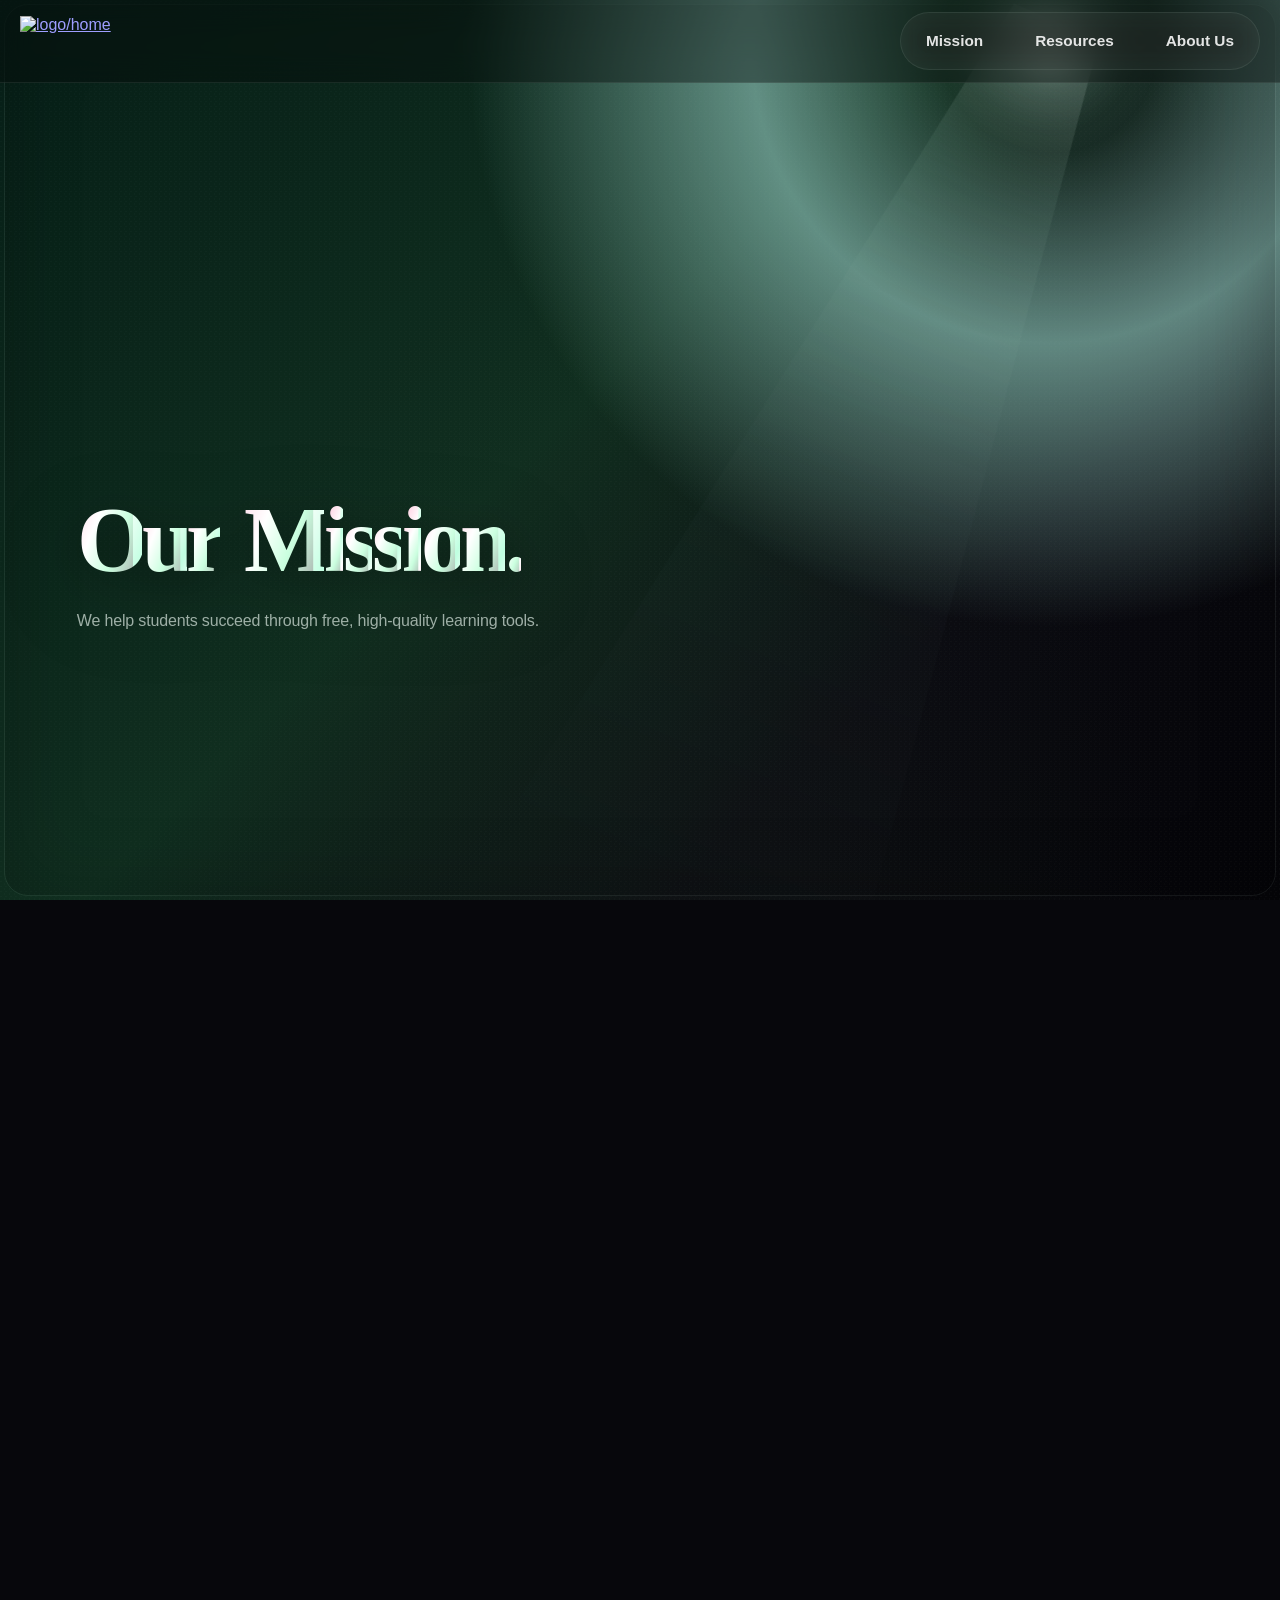
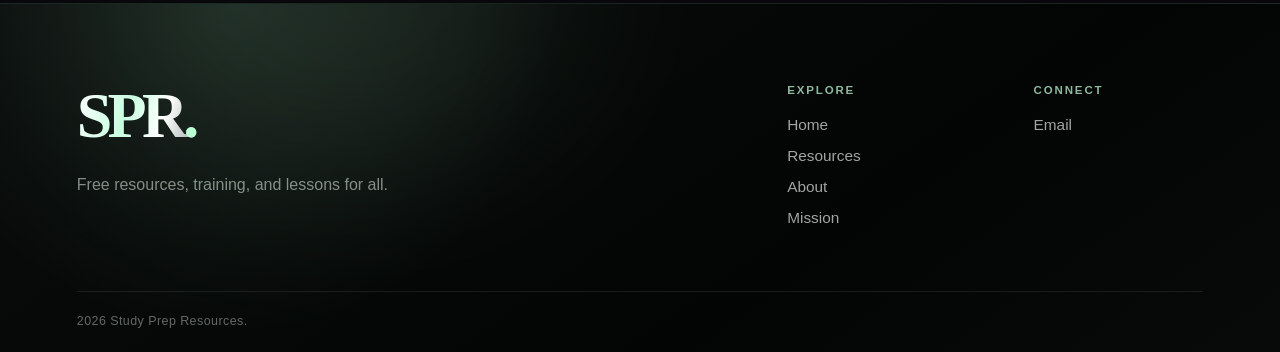
==== mission.html @ c0058cac "Update mission.html" ====
<!DOCTYPE html>
<html lang="en">
  <head>
    <meta charset="UTF-8" />
    <meta name="viewport" content="width=device-width, initial-scale=1.0" />
    <title>Our Mission | StudyPrep Resources</title>
    <link rel="stylesheet" href="mission.css" />
  </head>

  <body class="spotlight-page">
    <!-- NAVBAR -->
    <nav class="navbar">
      <div class="nav-left">
        <a href="index.html">
          <img src="images/realLOGO.png" alt="logo/home" class="logo" />
        </a>
      </div>
      <div class="nav-right">
        <a href="mission.html" class="nav-btn">Mission</a>
        <a href="resources.html" class="nav-btn">Resources</a>
        <a href="meettheteam.html" class="nav-btn">About Us</a>
      </div>
    </nav>
    <div class="spotlight-background" aria-hidden="true">
      <div class="spotlight-beam"></div>
      <div class="spotlight-glow"></div>
      <div class="spotlight-grain"></div>
    </div>
    <!-- TEXT-MAIN -->
    <section class="mission-section">
      <div class="mission-left">
        <h1 class="mission-title" aria-label="Our Mission.">
          <span style="--i: 0">O</span>
          <span style="--i: 1">u</span>
          <span style="--i: 2">r</span>

          <span class="mission-space" style="--i: 3">&nbsp;</span>

          <span style="--i: 4">M</span>
          <span style="--i: 5">i</span>
          <span style="--i: 6">s</span>
          <span style="--i: 7">s</span>
          <span style="--i: 8">i</span>
          <span style="--i: 9">o</span>
          <span style="--i: 10">n</span>
          <span style="--i: 11">.</span>
        </h1>
        <p class="mission-sub">
          We help students succeed through free, high‑quality learning tools.
        </p>
      </div>

      <div class="mission-right">
        <div class="fact-box">
          <h2>What is the SHSAT?</h2>
          <p>
            The <strong>Specialized High School Admissions Test (SHSAT)</strong>
            is an entrance exam used for admission into eight of New York City's
            specialized high schools. It tests students in English Language Arts
            and Math.
          </p>
        </div>

        <div class="fact-box">
          <h2>What is the SAT?</h2>
          <p>
            The <strong>SAT</strong> is a standardized test used by many
            colleges during the admissions process. It measures reading,
            writing, and math skills.
          </p>
        </div>

        <div class="fact-box">
          <h2>Our Mission</h2>
          <p>
            Our mission is to make test preparation less stressful by giving
            students one place to find reliable study material.
          </p>
        </div>

        <div class="fact-box">
          <h2>What We Want To Do</h2>
          <p>
            We want to make studying for the SHSAT and SAT easier, more
            organized, and less overwhelming.
          </p>
          <p>
            Our website brings together helpful resources so students can spend
            less time searching and more time preparing.
          </p>
        </div>

        <div class="fact-box">
          <p>✔ Free SHSAT mock prep resources</p>
          <p>✔ SAT mock practice tools</p>
          <p>✔ Exam practice resources</p>
          <p>✔ Math & Reading practice tools</p>
          <p>✔ Study guides & learning support</p>
        </div>
      </div>
    </section>

    <footer class="site-footer">
      <div class="footer-glow"></div>
      <div class="footer-inner">
        <div class="footer-brand">
          <a href="#" class="footer-logo">SPR<span>.</span></a>
          <p>Free resources, training, and lessons for all.</p>
        </div>
        <div class="footer-links">
          <div class="footer-column">
            <h3>Explore</h3>
            <a href="index.html">Home</a>
            <a href="resources.html">Resources</a>
            <a href="meettheteam.html">About</a>
            <a href="mission.html">Mission</a>
          </div>
          <div class="footer-column">
            <h3>Connect</h3>
            <a href="mailto:dudalasatvika@gmail.com">Email</a>
          </div>
        </div>
      </div>

      <div class="footer-bottom">
        <p>
          <span id="footer-year"></span>
          Study Prep Resources.
        </p>
      </div>
    </footer>
    <script>
      document.querySelector("#footer-year").textContent =
        new Date().getFullYear();
    </script>
    <script src="script.js"></script>
  </body>
</html>
---- mission.css ----
/* nav */
.navbar {
  position: fixed;
  top: 0;
  left: 0;
  right: 0;
  z-index: 9999;
  display: flex;
  align-items: center;
  justify-content: space-between;
  gap: 1rem;
  width: 100%;
  min-height: 76px;
  padding: calc(12px + env(safe-area-inset-top))
    max(20px, env(safe-area-inset-right)) 12px
    max(20px, env(safe-area-inset-left));
  background: rgba(7, 10, 9, 0.38);
  border-bottom: 1px solid rgba(220, 255, 234, 0.08);
  -webkit-backdrop-filter: blur(16px);
  backdrop-filter: blur(16px);
  box-sizing: border-box;
}

.logo {
  display: block;
  flex: 0 0 auto;
  width: auto;
  height: clamp(38px, 5vw, 50px);
  object-fit: contain;
}

.nav-right {
  display: flex;
  align-items: center;
  justify-content: flex-end;
  gap: clamp(4px, 1.3vw, 14px);
  min-width: 0;
  margin: 0;
  padding: 6px;
  background: rgba(232, 243, 231, 0.065);
  border: 1px solid rgba(220, 255, 234, 0.08);
  border-radius: 999px;
  -webkit-backdrop-filter: blur(14px);
  backdrop-filter: blur(14px);
}

.nav-btn {
  display: inline-flex;
  align-items: center;
  justify-content: center;
  min-height: 44px;
  padding: 8px clamp(12px, 1.5vw, 19px);
  color: rgba(255, 255, 255, 0.88);
  background: transparent;
  font-family: Arial, Helvetica, sans-serif;
  font-size: clamp(0.85rem, 1.2vw, 1rem);
  font-weight: 600;
  line-height: 1;
  text-decoration: none;
  white-space: nowrap;
  border-radius: 999px;
  transition: color 0.25s ease, background-color 0.25s ease,
    transform 0.25s ease;
}

.nav-btn:hover {
  color: #ffffff;
  background: rgba(180, 255, 210, 0.15);
  transform: translateY(-1px);
}

.nav-btn:focus-visible,
.logo:focus-visible {
  outline: 3px solid rgba(180, 255, 215, 0.9);
  outline-offset: 3px;
}

/* dev compat */
@media (max-width: 800px) {
  .navbar {
    min-height: 68px;
    gap: 0.6rem;
    padding: calc(9px + env(safe-area-inset-top))
      max(12px, env(safe-area-inset-right)) 9px
      max(12px, env(safe-area-inset-left));
  }

  .logo {
    height: 40px;
  }

  .nav-right {
    gap: 2px;
    padding: 4px;
  }

  .nav-btn {
    min-height: 42px;
    padding: 7px 12px;
    font-size: 0.86rem;
  }
}
@media (max-width: 540px) {
  .navbar {
    align-items: center;
    min-height: 64px;
  }

  .logo {
    height: 34px;
    max-width: 90px;
  }

  .nav-right {
    justify-content: flex-start;
    max-width: calc(100vw - 125px);
    overflow-x: auto;
    overflow-y: hidden;
    scrollbar-width: none;
    overscroll-behavior-inline: contain;
    -webkit-overflow-scrolling: touch;
  }

  .nav-right::-webkit-scrollbar {
    display: none;
  }

  .nav-btn {
    flex: 0 0 auto;
    min-height: 40px;
    padding: 7px 11px;
    font-size: 0.8rem;
  }
}

@media (max-width: 360px) {
  .logo {
    height: 30px;
    max-width: 70px;
  }

  .nav-right {
    max-width: calc(100vw - 98px);
  }

  .nav-btn {
    padding-inline: 9px;
    font-size: 0.76rem;
  }
}

@media (prefers-reduced-motion: reduce) {
  .nav-btn {
    transition: none;
  }
}

/* 
background */
:root {
  color-scheme: dark;
}

* {
  box-sizing: border-box;
}

html,
body {
  width: 100%;
  min-height: 100%;
  margin: 0;
}

body.spotlight-page {
  --pointer-x: 82%;
  --pointer-y: 4%;
  --light-strength: 0;
  position: relative;
  min-height: 100vh;
  overflow-x: hidden;
  color: #f5fff8;
  background: #15291e;
  font-family: Arial, Helvetica, sans-serif;
}

.spotlight-background {
  position: fixed;
  inset: 0;
  z-index: 0;
  overflow: hidden;
  background: radial-gradient(
      circle at var(--pointer-x) var(--pointer-y),
      rgba(238, 255, 245, calc(0.12 + var(--light-strength) * 0.15)) 0%,
      rgba(184, 255, 217, calc(0.07 + var(--light-strength) * 0.09)) 8%,
      rgba(145, 219, 204, 0.678) 22%,
      transparent 43%
    ),
    radial-gradient(
      ellipse at 50% 115%,
      rgba(34, 57, 36, 0.25),
      transparent 60%
    ),
    linear-gradient(135deg, #02241a 0%, #0c3621 45%, #0b0b14 72%, #050509 100%);
  pointer-events: none;
  transition: background-position 0.2s ease, filter 0.35s ease;
  filter: saturate(calc(0.82 + var(--light-strength) * 0.18))
    brightness(calc(0.88 + var(--light-strength) * 0.12));
}

.spotlight-beam {
  position: absolute;
  left: var(--pointer-x);
  top: var(--pointer-y);
  width: min(38vw, 520px);
  height: 145vh;
  opacity: calc(0.34 + var(--light-strength) * 0.42);
  background: linear-gradient(
    180deg,
    rgba(239, 255, 246, 0.56) 0%,
    rgba(190, 255, 220, 0.2) 12%,
    rgba(140, 173, 180, 0.09) 34%,
    transparent 78%
  );

  clip-path: polygon(42% 0, 61% 0, 100% 100%, 0 100%);
  filter: blur(25px);
  transform: translate(-50%, -2%) rotate(23deg);
  transform-origin: top center;
  transition: opacity 0.3s ease;
  will-change: left, top, opacity;
}

.spotlight-glow {
  position: absolute;
  left: var(--pointer-x);
  top: var(--pointer-y);
  width: clamp(130px, 18vw, 320px);
  aspect-ratio: 1;
  opacity: calc(0.55 + var(--light-strength) * 0.38);
  border-radius: 50%;
  background: radial-gradient(
    circle,
    rgba(255, 255, 255, 0.92) 0%,
    rgba(216, 255, 235, 0.6) 12%,
    rgba(172, 226, 214, 0.22) 34%,
    transparent 70%
  );

  filter: blur(11px);
  transform: translate(-50%, -50%)
    scale(calc(0.76 + var(--light-strength) * 0.24));
  will-change: left, top, transform;
}

.spotlight-grain {
  position: absolute;
  inset: -50%;
  opacity: 0.055;
  background-image: repeating-radial-gradient(
    circle at 20% 30%,
    rgba(255, 255, 255, 0.42) 0,
    rgba(255, 255, 255, 0.42) 1px,
    transparent 1px,
    transparent 4px
  );
  background-size: 5px 5px;
  animation: spotlight-grain-move 0.25s steps(2) infinite;
  pointer-events: none;
}

@keyframes spotlight-grain-move {
  0% {
    transform: translate(0, 0);
  }

  25% {
    transform: translate(2%, -1%);
  }

  50% {
    transform: translate(-1%, 2%);
  }

  75% {
    transform: translate(1%, 1%);
  }

  100% {
    transform: translate(0, 0);
  }
}

/* align */
.spotlight-content {
  position: relative;
  z-index: 1;
  display: flex;
  flex-direction: column;
  align-items: flex-start;
  justify-content: center;
  width: min(90%, 1300px);
  min-height: 100vh;
  margin: 0 auto;
  padding: 7rem 0;
}

.spotlight-label {
  margin: 0 0 1rem;
  color: #baffd3;
  font-size: 0.8rem;
  font-weight: 700;
  letter-spacing: 0.17em;
  text-transform: uppercase;
}

.spotlight-content h1 {
  max-width: 850px;
  margin: 0;
  color: transparent;
  background: linear-gradient(
    110deg,
    #ffffff,
    #d3ffe4 37%,
    #ffffff 58%,
    #a5afab
  );

  background-clip: text;
  -webkit-background-clip: text;
  -webkit-text-fill-color: transparent;
  font-size: clamp(3.5rem, 9vw, 9rem);
  font-weight: 800;
  line-height: 0.9;
  letter-spacing: -0.075em;
}

.spotlight-page::after {
  content: "";
  position: fixed;
  inset: 4px;
  z-index: 4;
  border: 1px solid rgba(220, 255, 235, 0.07);
  border-radius: 24px;
  box-shadow: inset 0 0 80px rgba(0, 0, 0, 0.2);
  pointer-events: none;
}

@media (max-width: 700px) {
  .spotlight-content {
    width: calc(100% - 3rem);
    padding-block: 6rem;
  }

  .spotlight-beam {
    width: 72vw;
    filter: blur(20px);
  }

  .spotlight-glow {
    width: 190px;
  }
}

@media (prefers-reduced-motion: reduce) {
  .spotlight-grain {
    animation: none;
  }
}

/* text*/
body {
  margin: 0;
  padding-top: 100px;
  font-family: Arial, sans-serif;
}
.text {
  position: relative;
  height: 100vh;
  overflow: hidden;
  font-family: Times New Roman;
}

.mission-title span {
  display: inline-block;
  color: transparent;
  background: linear-gradient(
    112deg,
    #f4fff9 0%,
    #bfffe0 18%,
    #ffffff 35%,
    #ffd8e7 51%,
    #ffffff 68%,
    #caffdf 84%,
    #f8fffb 100%
  );

  background-size: 240% 100%;
  background-position: 110% center;
  background-clip: text;
  -webkit-background-clip: text;
  -webkit-text-fill-color: transparent;
  opacity: 0;
  transform-origin: left center;
  transform: perspective(700px) rotateY(-95deg) rotateX(16deg) scaleX(0.05)
    translateX(-0.3em);
  filter: blur(11px);
  animation: mission-unfold 1.15s cubic-bezier(0.16, 1, 0.3, 1) forwards,
    mission-shine 3.5s cubic-bezier(0.4, 0, 0.2, 1) infinite;
  animation-delay: calc(0.15s + var(--i) * 0.075s),
    calc(1.5s + var(--i) * 0.035s);
}

.mission-title .mission-space {
  width: 0.28em;
  background: none;
  -webkit-text-fill-color: transparent;
}

@keyframes mission-unfold {
  0% {
    opacity: 0;
    transform: perspective(700px) rotateY(-95deg) rotateX(16deg) scaleX(0.05)
      translateX(-0.3em);
    filter: blur(11px);
  }

  58% {
    opacity: 1;
    transform: perspective(700px) rotateY(11deg) rotateX(-2deg) scaleX(1.05)
      translateX(0);
    filter: blur(1px);
  }

  78% {
    transform: perspective(700px) rotateY(-3deg) rotateX(1deg) scaleX(0.99)
      translateX(0);
    filter: blur(0);
  }

  100% {
    opacity: 1;
    transform: perspective(700px) rotateY(0deg) rotateX(0deg) scaleX(1)
      translateX(0);
    filter: blur(0);
  }
}

@keyframes mission-shine {
  0% {
    background-position: 110% center;
  }
  45%,
  100% {
    background-position: -110% center;
  }
}

@media (max-width: 700px) {
  .mission-title {
    font-size: clamp(3.5rem, 17vw, 7rem);
    letter-spacing: -0.075em;
  }
}

@media (prefers-reduced-motion: reduce) {
  .mission-title span {
    opacity: 1;
    filter: none;
    transform: none;
    animation: none;
  }
}
html {
  scroll-behavior: smooth;
}

html,
body {
  width: 100%;
  min-height: 100%;
  margin: 0;
}

body.spotlight-page {
  --pointer-x: 82%;
  --pointer-y: 5%;
  --light-strength: 0;
  min-height: 100vh;
  overflow-x: hidden;
  color: #f5fff8;
  background: #07070c;
  font-family: Arial, Helvetica, sans-serif;
}

.mission-section {
  position: relative;
  z-index: 2;
  display: grid;
  grid-template-columns:
    minmax(0, 0.95fr)
    minmax(350px, 1.05fr);
  align-items: start;
  gap: clamp(3rem, 7vw, 8rem);
  width: min(88%, 1450px);
  min-height: auto;
  margin: 0 auto;
  padding: clamp(5rem, 8vh, 7rem) 0 clamp(4rem, 7vh, 6rem);
  box-sizing: border-box;
}

.mission-left {
  position: sticky;
  top: 0;
  display: flex;
  flex-direction: column;
  align-items: flex-start;
  justify-content: center;
  width: 100%;
  height: calc(100vh - 125px);
  min-width: 0;
  padding: 0;
  box-sizing: border-box;
}

.mission-title {
  position: relative;
  z-index: 2;
  display: flex;
  flex-wrap: nowrap;
  align-items: baseline;
  justify-content: flex-start;
  width: 100%;
  margin: 0;
  padding: 0;
  white-space: nowrap;
  text-align: left;
  font-family: "Times New Roman", Times, serif;
  font-size: clamp(4rem, 7.2vw, 8.5rem);
  font-weight: 800;
  line-height: 0.86;
  letter-spacing: -0.072em;
  perspective: 900px;
  transform-style: preserve-3d;
  filter: drop-shadow(0 8px 20px rgba(0, 0, 0, 0.28))
    drop-shadow(0 20px 45px rgba(0, 0, 0, 0.2));
}

.mission-title span {
  display: inline-block;
  flex: 0 0 auto;
  color: transparent;
  background: linear-gradient(
    112deg,
    #f4fff9 0%,
    #bfffe0 18%,
    #ffffff 35%,
    #ffd8e7 51%,
    #ffffff 68%,
    #caffdf 84%,
    #aeb8b3 100%
  );
  background-size: 240% 100%;
  background-position: 110% center;
  background-clip: text;
  -webkit-background-clip: text;
  -webkit-text-fill-color: transparent;
  opacity: 0;
  transform-origin: left center;
  transform: perspective(700px) rotateY(-95deg) rotateX(16deg) scaleX(0.05)
    translateX(-0.3em);
  filter: blur(11px);
  animation: mission-unfold 1.15s cubic-bezier(0.16, 1, 0.3, 1) forwards,
    mission-shine 3.5s cubic-bezier(0.4, 0, 0.2, 1) infinite;
  animation-delay: calc(0.15s + var(--i) * 0.075s),
    calc(1.5s + var(--i) * 0.035s);
}

.mission-title .mission-space {
  width: 0.25em;
  background: none;
  -webkit-text-fill-color: transparent;
}

.mission-sub {
  max-width: 34rem;
  margin: 1.75rem 0 0;
  color: rgba(232, 245, 237, 0.68);
  font-family: Arial, Helvetica, sans-serif;
  font-size: clamp(1rem, 1.45vw, 1.3rem);
  font-weight: 450;
  line-height: 1.65;
  letter-spacing: -0.01em;
}

/* cards */
.mission-right {
  position: relative;
  display: flex;
  flex-direction: column;
  gap: clamp(1.5rem, 4vh, 3rem);
  width: 100%;
  min-width: 0;
  padding: clamp(3rem, 7vh, 5rem) 0 clamp(2rem, 5vh, 4rem);
}

.fact-box {
  position: relative;
  width: 100%;
  margin: 0;
  padding: clamp(1.6rem, 3vw, 2.8rem);
  color: rgba(240, 250, 244, 0.78);
  background: radial-gradient(
      circle at 88% 8%,
      rgba(186, 255, 211, 0.1),
      transparent 32%
    ),
    linear-gradient(145deg, rgba(24, 29, 27, 0.79), rgba(7, 10, 9, 0.88));
  border: 1px solid rgba(205, 255, 224, 0.12);
  border-radius: clamp(20px, 2.5vw, 34px);
  box-shadow: 0 30px 75px rgba(0, 0, 0, 0.34),
    inset 0 1px 0 rgba(255, 255, 255, 0.055);
  -webkit-backdrop-filter: blur(22px);
  backdrop-filter: blur(22px);
  box-sizing: border-box;
  opacity: 0;
  transform: perspective(900px) translateY(80px) rotateX(8deg) scale(0.96);
  transform-origin: center bottom;
  transition: opacity 0.85s cubic-bezier(0.16, 1, 0.3, 1),
    transform 0.85s cubic-bezier(0.16, 1, 0.3, 1), border-color 0.35s ease,
    box-shadow 0.35s ease;
  transition-delay: calc(var(--card-index, 0) * 50ms);
  overflow: hidden;
}

.fact-box::before {
  content: "";
  position: absolute;
  inset: 0;
  opacity: 0;
  background: radial-gradient(
    circle at var(--pointer-x) var(--pointer-y),
    rgba(186, 255, 211, 0.13),
    transparent 38%
  );
  transition: opacity 0.35s ease;
  pointer-events: none;
}

.fact-box.visible {
  opacity: 1;
  transform: perspective(900px) translateY(0) rotateX(0) scale(1);
}

.fact-box:hover {
  border-color: rgba(195, 255, 218, 0.25);
  box-shadow: 0 36px 90px rgba(0, 0, 0, 0.45),
    0 0 45px rgba(157, 255, 199, 0.07), inset 0 1px 0 rgba(255, 255, 255, 0.09);
  transform: perspective(900px) translateY(-7px) rotateX(0) scale(1.012);
}

.fact-box:hover::before {
  opacity: 1;
}

.fact-box h2 {
  position: relative;
  z-index: 1;
  margin: 0 0 1rem;
  color: transparent;
  background: linear-gradient(
    110deg,
    #ffffff,
    #caffdf 45%,
    #ffffff 72%,
    #b0bbb6
  );
  background-clip: text;
  -webkit-background-clip: text;
  -webkit-text-fill-color: transparent;
  font-family: "Times New Roman", Times, serif;
  font-size: clamp(2rem, 3.3vw, 3.6rem);
  font-weight: 800;
  line-height: 0.98;
  letter-spacing: -0.055em;
}

.fact-box p {
  position: relative;
  z-index: 1;
  margin: 0.8rem 0 0;
  color: rgba(232, 243, 236, 0.69)
  font-family: Arial, Helvetica, sans-serif;
  font-size: clamp(0.98rem, 1.25vw, 1.13rem);
  font-weight: 450;
  line-height: 1.68;
}

.fact-box strong {
  color: #d9ffe6;
  font-weight: 700;
}
.fact {
  opacity: 0;
  transform: translateY(60px);
  font-size: 42px;
  font-weight: 600;
  margin-bottom: 20px;
  transition: opacity 0.8s ease, transform 0.8s ease;
}

.fact-box.visible {
  opacity: 1;
  transform: translateY(0);
}
.final-box.visible {
  opacity: 1;
  transform: translateY(0);
}
.fact.fade-out {
  opacity: 0 !important;
  transform: translateY(-40px);
}

/* footer */
.site-footer {
  position: relative;
  z-index: 5;
  width: 100%;
  padding: 5rem clamp(1.5rem, 6vw, 7rem) 1.5rem;
  color: rgba(245, 255, 249, 0.82);
  background: radial-gradient(
      circle at 18% 0%,
      rgba(170, 255, 204, 0.1),
      transparent 30%
    ),
    linear-gradient(145deg, #090c0b, #030504 65%, #070a09);
  border-top: 1px solid rgba(205, 255, 224, 0.12);
  box-sizing: border-box;
  overflow: hidden;
}

.footer-glow {
  position: absolute;
  top: -12rem;
  left: 8%;
  width: 30rem;
  height: 22rem;
  background: rgba(174, 255, 205, 0.08);
  border-radius: 50%;
  filter: blur(90px);
  pointer-events: none;
}

.footer-inner {
  position: relative;
  display: grid;
  grid-template-columns: minmax(15rem, 1.4fr) 1fr;
  gap: clamp(3rem, 10vw, 10rem);
  width: 100%;
  max-width: 1400px;
  margin: 0 auto;
}

.footer-brand {
  max-width: 32rem;
}

.footer-logo {
  display: inline-block;
  color: transparent;
  background: linear-gradient(
    110deg,
    #ffffff,
    #c8ffe0 42%,
    #ffffff 70%,
    #9eaaa5
  );
  background-clip: text;
  -webkit-background-clip: text;
  -webkit-text-fill-color: transparent;
  font-family: Times New Roman;
  font-size: clamp(2.5rem, 5vw, 5rem);
  font-weight: 800;
  line-height: 1;
  letter-spacing: -0.075em;
  text-decoration: none;
}

.footer-logo span {
  color: #baffd3;
  -webkit-text-fill-color: #baffd3;
}

.footer-brand p {
  max-width: 29rem;
  margin: 1.4rem 0 0;
  color: rgba(225, 237, 229, 0.56);
  font-family: Arial, Helvetica, sans-serif;
  font-size: 1rem;
  line-height: 1.7;
}

.footer-links {
  display: grid;
  grid-template-columns: repeat(2, minmax(8rem, 1fr));
  gap: clamp(2rem, 6vw, 6rem);
}

.footer-column {
  display: flex;
  flex-direction: column;
  align-items: flex-start;
  gap: 0.8rem;
}

.footer-column h3 {
  margin: 0 0 0.45rem;
  color: rgba(196, 255, 220, 0.72);
  font-family: Arial, Helvetica, sans-serif;
  font-size: 0.72rem;
  font-weight: 700;
  letter-spacing: 0.16em;
  text-transform: uppercase;
}

.footer-column a,
.footer-legal a {
  position: relative;
  color: rgba(242, 249, 244, 0.66);
  font-family: Arial, Helvetica, sans-serif;
  text-decoration: none;
  transition: color 0.25s ease, transform 0.25s ease;
}

.footer-column a {
  font-size: 0.96rem;
}

.footer-column a:hover,
.footer-legal a:hover {
  color: #d6ffe5;
  transform: translateX(3px);
}

.footer-bottom {
  position: relative;
  display: flex;
  justify-content: space-between;
  align-items: center;
  max-width: 1400px;
  margin: 4rem auto 0;
  padding-top: 1.4rem;
  border-top: 1px solid rgba(218, 255, 232, 0.09);
}

.footer-bottom p {
  margin: 0;
  color: rgba(227, 238, 231, 0.42);
  font-family: Arial, Helvetica, sans-serif;
  font-size: 0.78rem;
  letter-spacing: 0.035em;
}

@media (max-width: 750px) {
  .site-footer {
    padding-top: 4rem;
  }

  .footer-inner {
    grid-template-columns: 1fr;
    gap: 3rem;
  }

  .footer-links {
    max-width: 25rem;
  }

  .footer-bottom {
    flex-direction: column;
    align-items: flex-start;
    gap: 1rem;
    margin-top: 3rem;
  }
}

@media (max-width: 450px) {
  .footer-links {
    grid-template-columns: 1fr;
    gap: 2.5rem;
  }
}
/* device-compatibality */
@media (max-width: 1100px) {
  .mission-section {
    grid-template-columns:
      minmax(0, 0.9fr)
      minmax(340px, 1.1fr);
    gap: 3rem;
    width: calc(100% - 5rem);
  }
  .mission-title {
    font-size: clamp(3.8rem, 6.8vw, 6.5rem);
  }
}

@media (max-width: 800px) .mission-title {
  width: 100%;
  font-size: clamp(3.5rem, 13vw, 6rem);
  white-space: nowrap;
}

.mission-sub {
  max-width: 32rem;
  font-size: 1rem;
}
@media (max-width: 800px) {
  .mission-section {
    display: block;
    width: calc(100% - 3rem);
    min-height: auto;
    padding: 5rem 0 4rem;
  }

  .mission-left {
    position: relative;
    top: auto;
    justify-content: flex-end;
    height: auto;
    min-height: auto;
    padding: 4rem 0 2rem;
  }

  .mission-right {
    gap: 1.5rem;
    padding: 1rem 0 2rem;
  }
}

.fact-box {
  padding: 1.75rem;
  border-radius: 24px;
}

.fact-box h2 {
  font-size: clamp(2rem, 8vw, 3.5rem);
}

.fact-box p {
  font-size: 1rem;
}

@media (max-width: 480px) {
  .mission-section {
    width: calc(100% - 2rem);
  }

  .mission-left {
    min-height: auto;
    padding: 3.5rem 0 1.5rem;
  }

  .mission-title {
    font-size: clamp(2.65rem, 12.7vw, 4rem);
    letter-spacing: -0.075em;
  }

  .mission-sub {
    margin-top: 1.2rem;
    font-size: 0.92rem;
    line-height: 1.55;
  }

  .fact-box {
    padding: 1.35rem;
    border-radius: 20px;
  }

  .fact-box h2 {
    font-size: clamp(1.8rem, 9vw, 2.7rem);
  }

  .fact-box p {
    font-size: 0.94rem;
    line-height: 1.58;
  }
}

@media (min-width: 1600px) {
  .mission-section {
    max-width: 1550px;
  }
  .mission-title {
    font-size: 8.5rem;
  }
}

@media (hover: none) {
  .fact-box:hover {
    transform: perspective(900px) translateY(0) rotateX(0) scale(1);
  }
  .fact-box::before {
    display: none;
  }
}

@media (prefers-reduced-motion: reduce) {
  html {
    scroll-behavior: auto;
  }
  .mission-title span {
    opacity: 1;
    filter: none;
    transform: none;
    animation: none;
  }

  .fact-box {
    opacity: 1;
    transform: none;
    transition: none;
  }
  .spotlight-grain {
    animation: none;
  }
}
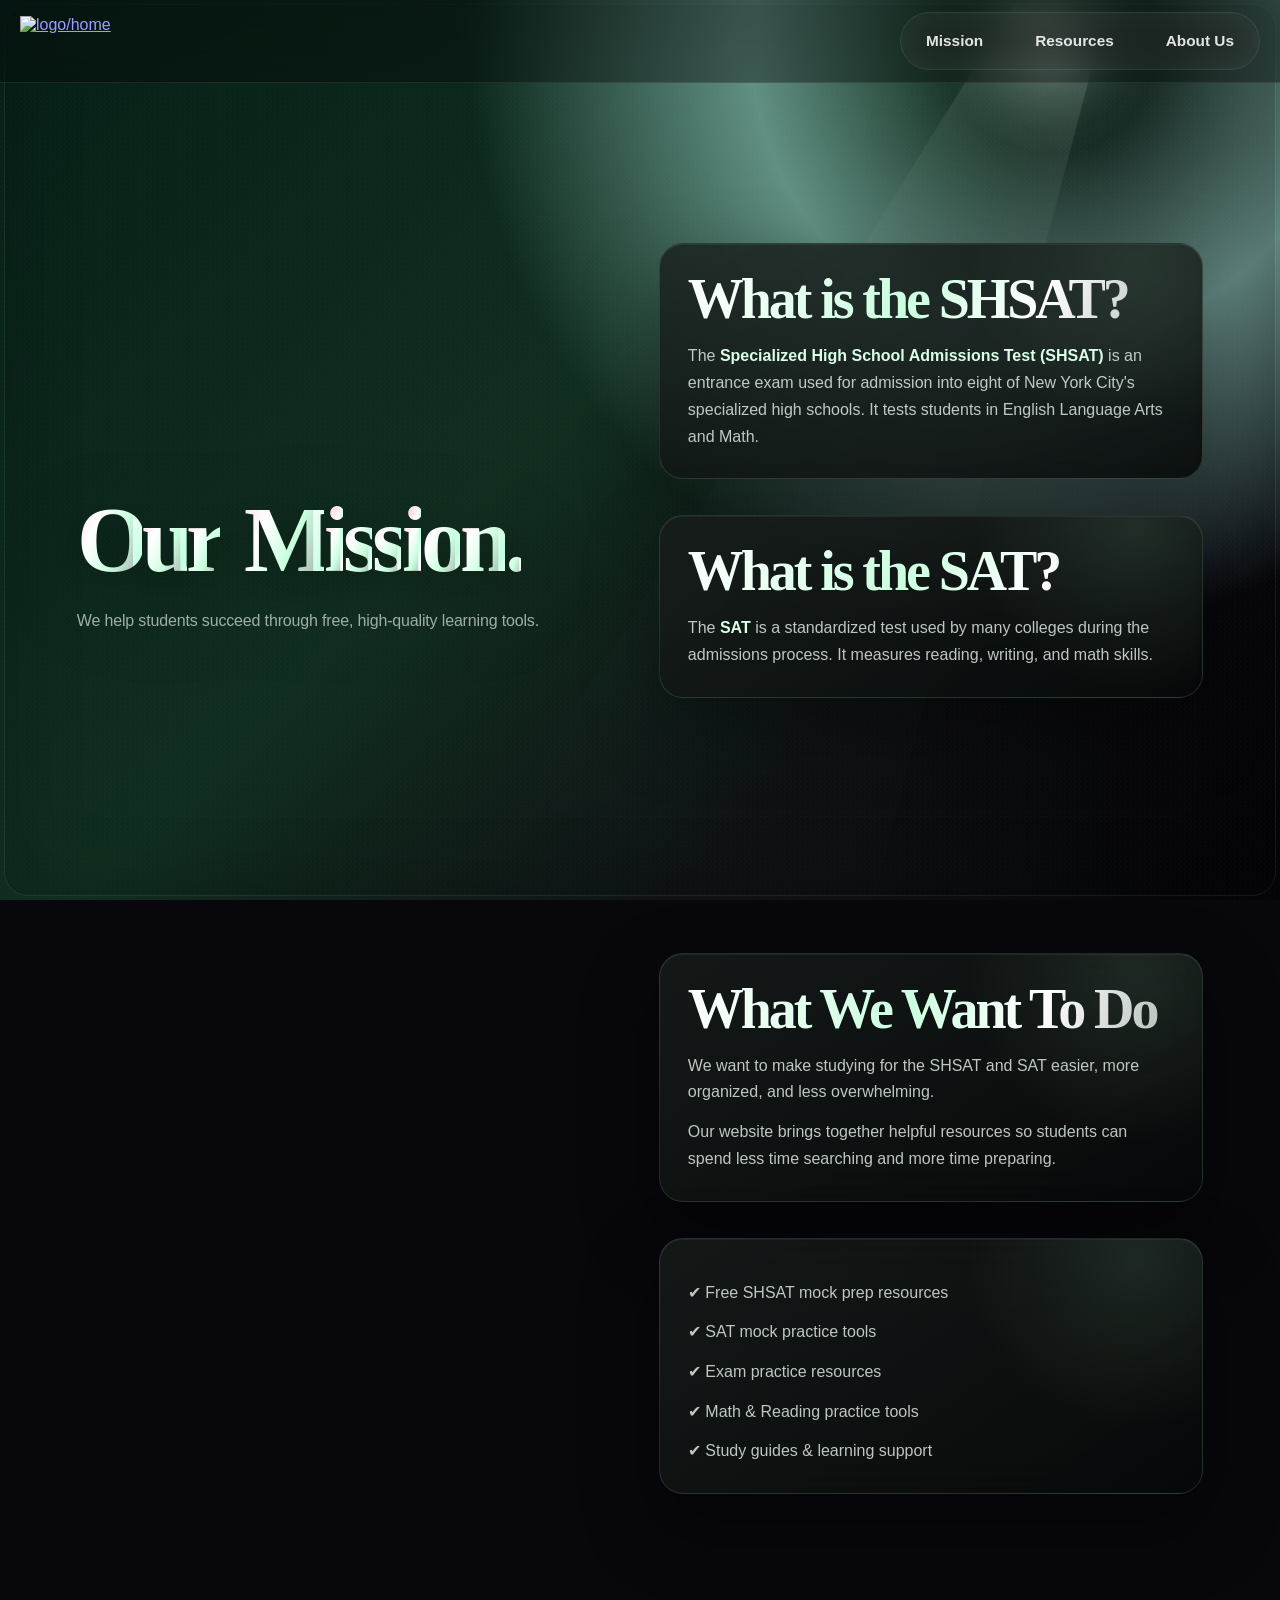
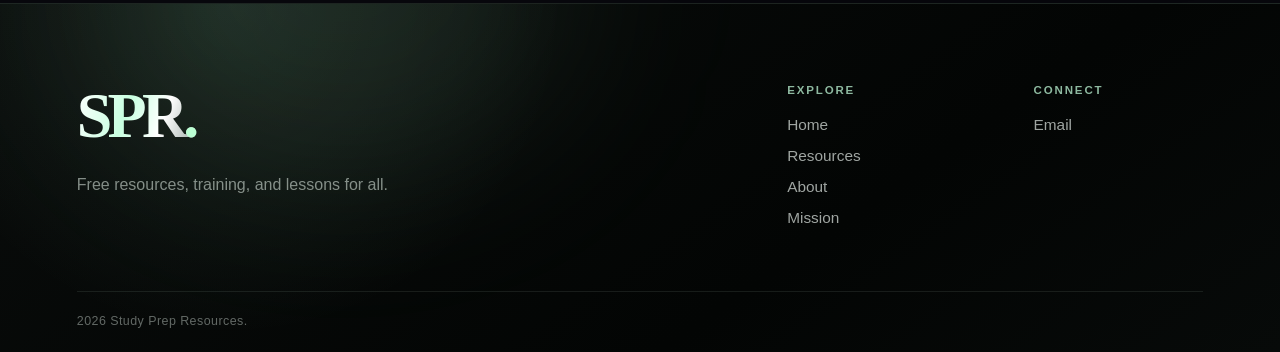
==== commit 4a1edd21: "Update mission.html" ====
--- a/mission.html
+++ b/mission.html
@@ -6,7 +6,6 @@
     <title>Our Mission | StudyPrep Resources</title>
     <link rel="stylesheet" href="mission.css" />
   </head>
-
   <body class="spotlight-page">
     <!-- NAVBAR -->
     <nav class="navbar">
